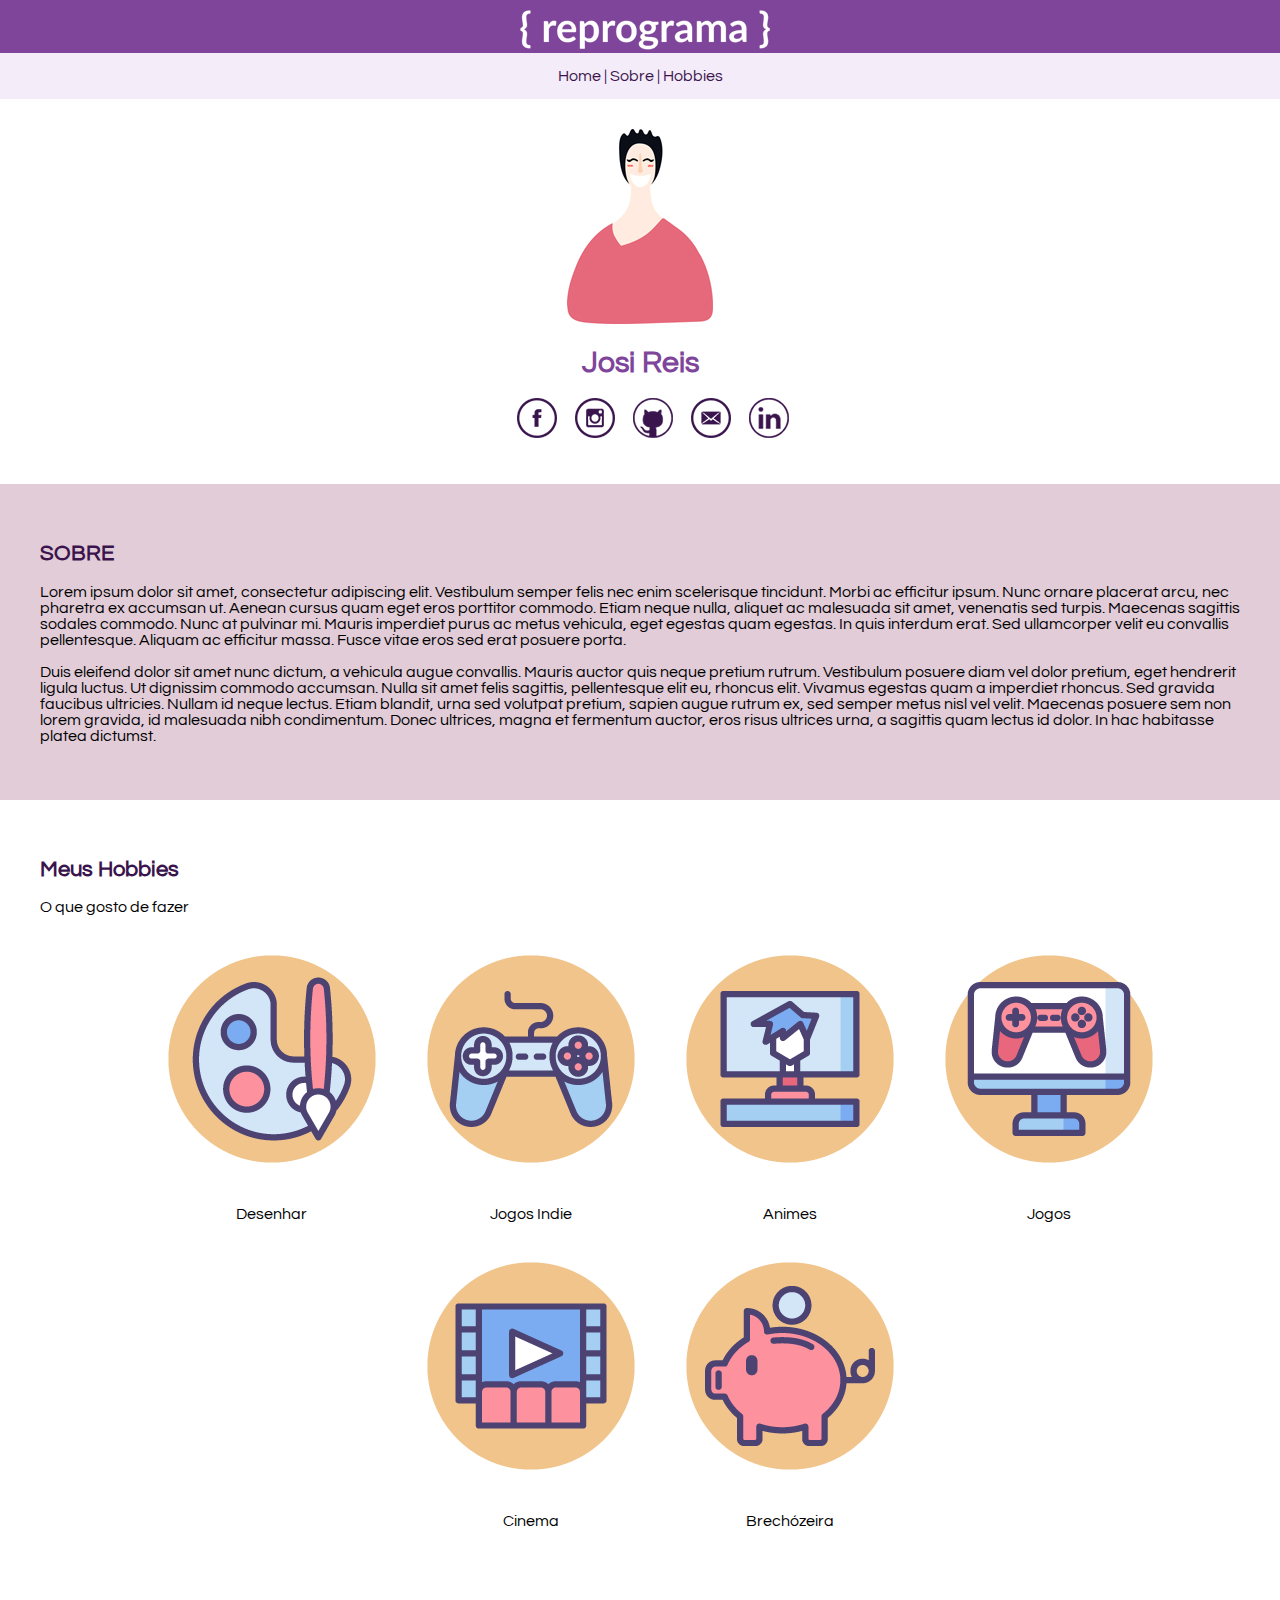
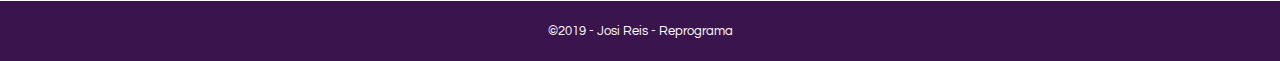
==== index.html @ 20535468 "Versao 1 da Página Pessoal" ====
<!DOCTYPE html>
<html>
<head>
    <meta charset="UTF-8">
    <meta http-equiv="X-UA-Compatible" content="IE=edge">
    <title>Page Title</title>
    <link rel="shortcut icon" type="image/png" href="https://www.reprograma.com.br/assets/img/favicon.ico"/>
    <link rel="stylesheet" type="text/css" media="screen" href="main.css">
    <link href="https://fonts.googleapis.com/css?family=Questrial" rel="stylesheet"> 
    
</head>
<body>

    <div id="tudo">
        <header>
                <img src="imagem/logo-reprograma.png">
        </header>

<!--Menu de Navegação -->

        <nav id="menu">
                <a href="#boasvindas">Home</a> |
                <a href="#sobre">Sobre</a> |
                <a href="#sobre">Hobbies</a> 
                
        </nav>



        <section id="boasvindas"> 

<!--Retrato escolhido-->
                <img src="imagem/retrato19.jpg">

<!--Seu nome -->                
                <h1> Josi Reis</h1>

<!--Suas Redes Sociais -->


        <ul class="icones-sociais">
            <li>
                <a href="https://www.facebook.com/josireispereira" class="facebook">
                    Facebook
                </a>
            </li>
            <li>
                    <a href="http://instagram.com/josireisart" class="instagram">
                        Instagram
                    </a>
                </li>
            <li>
                <a href="https://github.com/Josireispereira" class="github">
                    Github
                </a>
            </li>
            <li>
                <a href="https://twitter.com/josiheys" class="email">
                    Twitter
                </a>
            </li>
            <li>
                <a href="https://www.linkedin.com/in/josireis/" class="linkedin">
                    LinkedIn
                </a>
            </li>
        </ul>
   

               
            </section>
        

       <section id="sobre"> 
           <h2>SOBRE</h2>
            <p>Lorem ipsum dolor sit amet, consectetur adipiscing elit. Vestibulum semper felis nec enim scelerisque tincidunt. Morbi ac efficitur ipsum. Nunc ornare placerat arcu, nec pharetra ex accumsan ut. Aenean cursus quam eget eros porttitor commodo. Etiam neque nulla, aliquet ac malesuada sit amet, venenatis sed turpis. Maecenas sagittis sodales commodo. Nunc at pulvinar mi. Mauris imperdiet purus ac metus vehicula, eget egestas quam egestas. In quis interdum erat. Sed ullamcorper velit eu convallis pellentesque. Aliquam ac efficitur massa. Fusce vitae eros sed erat posuere porta.</p>
            <p>Duis eleifend dolor sit amet nunc dictum, a vehicula augue convallis. Mauris auctor quis neque pretium rutrum. Vestibulum posuere diam vel dolor pretium, eget hendrerit ligula luctus. Ut dignissim commodo accumsan. Nulla sit amet felis sagittis, pellentesque elit eu, rhoncus elit. Vivamus egestas quam a imperdiet rhoncus. Sed gravida faucibus ultricies. Nullam id neque lectus. Etiam blandit, urna sed volutpat pretium, sapien augue rutrum ex, sed semper metus nisl vel velit. Maecenas posuere sem non lorem gravida, id malesuada nibh condimentum. Donec ultrices, magna et fermentum auctor, eros risus ultrices urna, a sagittis quam lectus id dolor. In hac habitasse platea dictumst.</p>
        
        </section>

        <section id="hobbies"> 
                <h2>Meus Hobbies</h2>
                 <p>O que gosto de fazer</p>
        <div class="icones">
                 <ul class="hobbies">
                        <li>
                            <img src="imagem/png/Painting.png">
                            <p>Desenhar</p>
                        </li>
                        <li>
                            <img src="imagem/png/Video Gaming.png">
                            <p>Jogos Indie</p>
                        </li>
                        <li>
                            <img src="imagem/png/Watching Anime.png">
                            <p>Animes</p>
                        </li>
                        <li>
                            <img src="imagem/png/Computer Games.png">
                            <p>Jogos</p>
                        </li>
                        <li>
                            <img src="imagem/png/Watching Movies.png">
                            <p>Cinema</p>
                        </li>
                        <li>
                            <img src="imagem/png/Thrifting.png">
                            <p>Brechózeira</p>
                        </li>
                        
                    </ul>
                </div>
             </section>
        <footer>
                <p>&copy;2019 - Josi Reis - Reprograma</p>
        </footer>
    </div>
</body>
</html>
---- main.css ----
@charset "UTF-8";

body {
    margin: 0;
    font-family: 'Questrial', sans-serif;
}

a {
    text-decoration: none;
    color:#3a144d;
}

h1 {color:#7E459B;
    font-size: 30px;
}

h2 {color:#3a144d;
    font-size: 22px;
}

header {
    background-color: #7E459B;
    min-height: 20px;
    text-align: center;
    margin-top: 0px; 
    padding: 10px 0px 0px 10px;
    font-family: 'Questrial', sans-serif;
}

#boasvindas{
    background-color:#fff;
    text-align: center;
    padding-top: 30px;
    padding-bottom: 30px;
 }


/*inicio do estilo menu*/
#menu{
    
    text-align: center; /*alinhamento do texto*/
    padding: 15px; /*espaço entre a borda e o conteúdo do elemento*/
    background-color: #f4ecf8; /*cor de fundo*/
    color:#3a144d;
}

/*fim do estilo do menu*/  


.icones-sociais li {
    display: inline-block;
}

.icones-sociais a {
    width: 40px;
    height: 40px;
    display: block;
    text-indent: -99999px;
    margin-right:15px;
}


.github {
    background-image: url("imagem/github.png");
}

.email {
     background-image: url("imagem/mail.png");
}

.linkedin {
    background-image: url("imagem/linkedin.png");
}
.facebook {
    background-image: url("imagem/fb.png");
}
.instagram{
    background-image: url("imagem/insta.png");
}


#sobre{
    
    background-color: #e2ccd8; /*cor de fundo*/
    padding: 40px;
     
}


#hobbies{
    
    background-color: #fff; /*cor de fundo*/
    padding: 40px;
    
     
}

.icones{
    text-align: center;
}

.hobbies li {
    display: inline-block;
}


/* inicio do estilo footer */
footer {
    background-color: #3a144d;
    min-height: 20px;
    text-align: center;
    margin-top: 0px; 
    padding: 10px 0px 10px 0px;
    font-family: 'Questrial', sans-serif;
    
}


footer p {
    color: #fff;
    text-align: center;
    font-size: 13px;
}

/* final do estilo footer */
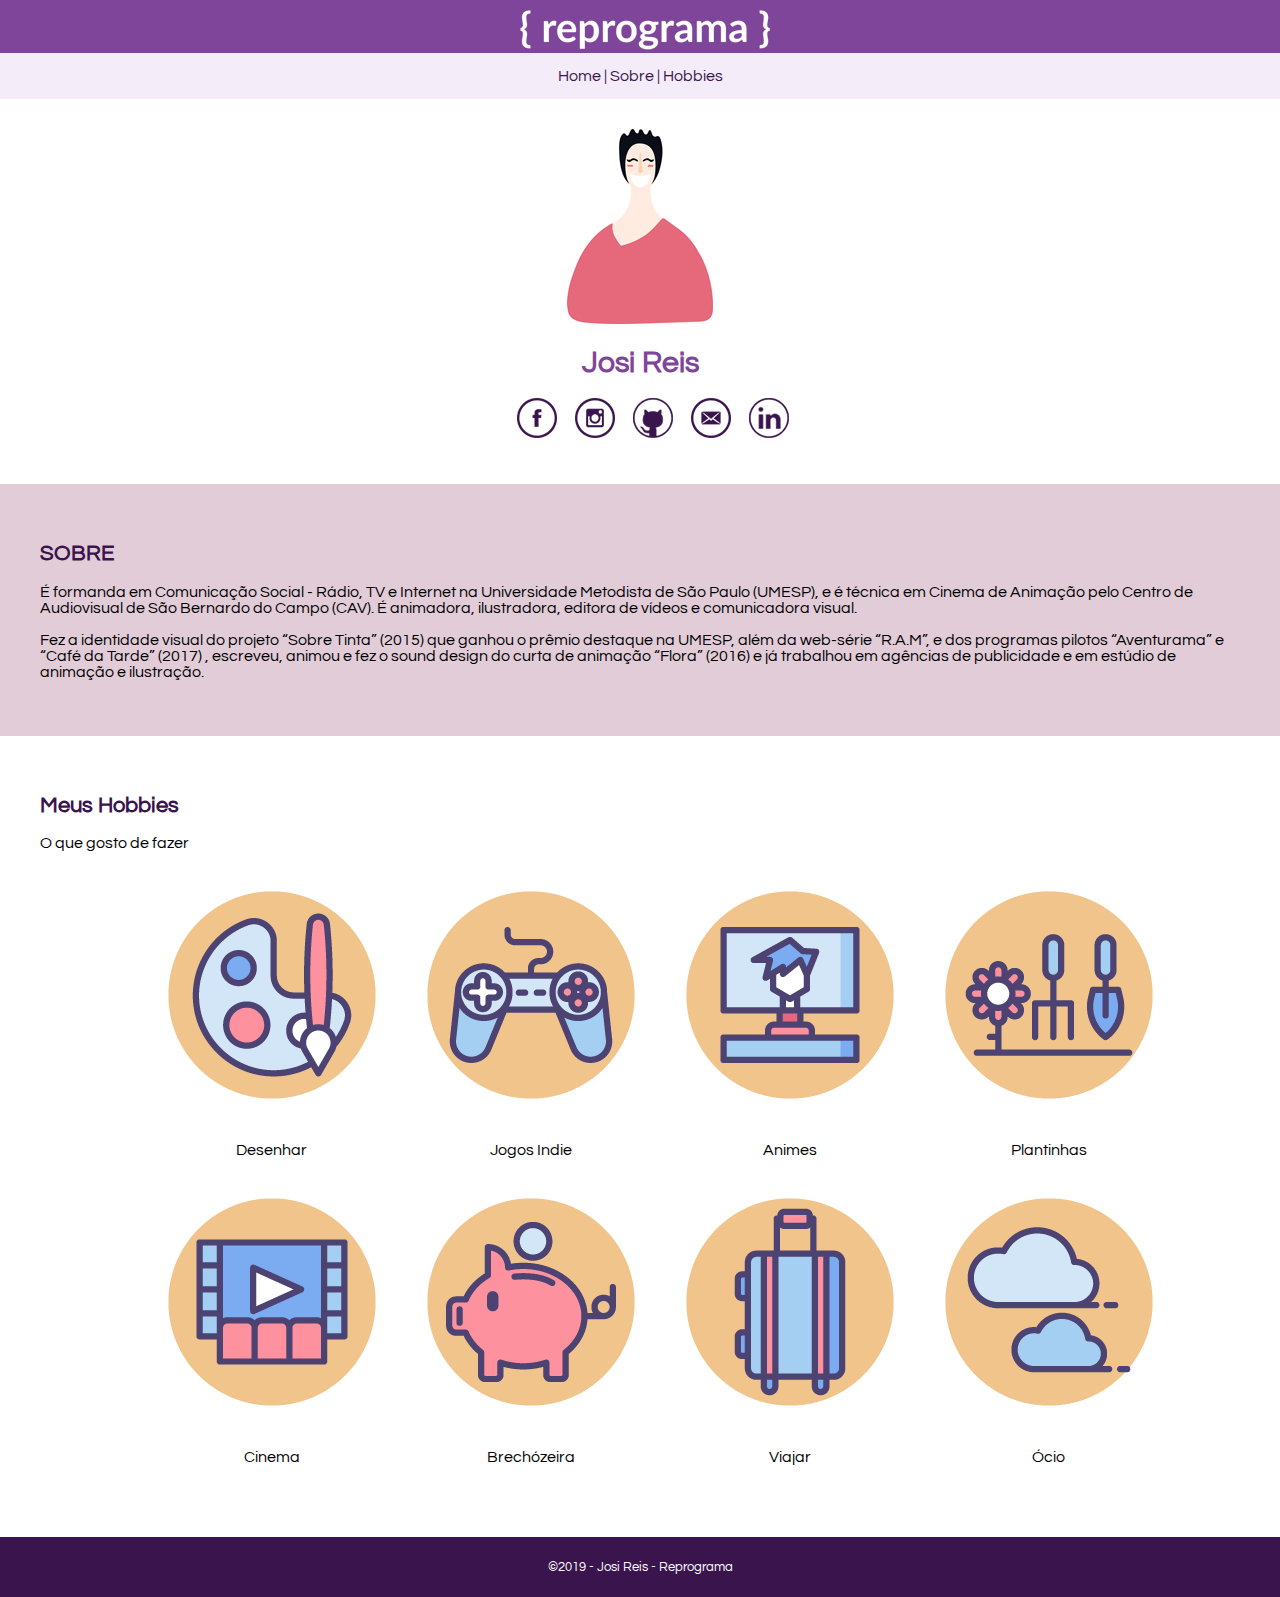
==== commit d5bbab41: "Alterando o título da página" ====
--- a/index.html
+++ b/index.html
@@ -3,7 +3,7 @@
 <head>
     <meta charset="UTF-8">
     <meta http-equiv="X-UA-Compatible" content="IE=edge">
-    <title>Page Title</title>
+    <title>Josi Reis</title>
     <link rel="shortcut icon" type="image/png" href="https://www.reprograma.com.br/assets/img/favicon.ico"/>
     <link rel="stylesheet" type="text/css" media="screen" href="main.css">
     <link href="https://fonts.googleapis.com/css?family=Questrial" rel="stylesheet"> 
@@ -73,8 +73,9 @@
 
        <section id="sobre"> 
            <h2>SOBRE</h2>
-            <p>Lorem ipsum dolor sit amet, consectetur adipiscing elit. Vestibulum semper felis nec enim scelerisque tincidunt. Morbi ac efficitur ipsum. Nunc ornare placerat arcu, nec pharetra ex accumsan ut. Aenean cursus quam eget eros porttitor commodo. Etiam neque nulla, aliquet ac malesuada sit amet, venenatis sed turpis. Maecenas sagittis sodales commodo. Nunc at pulvinar mi. Mauris imperdiet purus ac metus vehicula, eget egestas quam egestas. In quis interdum erat. Sed ullamcorper velit eu convallis pellentesque. Aliquam ac efficitur massa. Fusce vitae eros sed erat posuere porta.</p>
-            <p>Duis eleifend dolor sit amet nunc dictum, a vehicula augue convallis. Mauris auctor quis neque pretium rutrum. Vestibulum posuere diam vel dolor pretium, eget hendrerit ligula luctus. Ut dignissim commodo accumsan. Nulla sit amet felis sagittis, pellentesque elit eu, rhoncus elit. Vivamus egestas quam a imperdiet rhoncus. Sed gravida faucibus ultricies. Nullam id neque lectus. Etiam blandit, urna sed volutpat pretium, sapien augue rutrum ex, sed semper metus nisl vel velit. Maecenas posuere sem non lorem gravida, id malesuada nibh condimentum. Donec ultrices, magna et fermentum auctor, eros risus ultrices urna, a sagittis quam lectus id dolor. In hac habitasse platea dictumst.</p>
+            <p>É formanda em Comunicação Social - Rádio, TV e Internet na Universidade Metodista de São Paulo (UMESP), e é técnica em Cinema de Animação pelo Centro de Audiovisual de São Bernardo do Campo (CAV). É animadora, ilustradora, editora de vídeos e comunicadora visual.</p>
+
+            <p>Fez a identidade visual do projeto “Sobre Tinta” (2015) que ganhou o prêmio destaque na UMESP, além da web-série “R.A.M”, e dos programas pilotos “Aventurama” e “Café da Tarde” (2017) , escreveu, animou e fez o sound design do curta de animação “Flora” (2016) e já trabalhou em agências de publicidade e em estúdio de animação e ilustração.</p>
         
         </section>
 
@@ -96,8 +97,8 @@
                             <p>Animes</p>
                         </li>
                         <li>
-                            <img src="imagem/png/Computer Games.png">
-                            <p>Jogos</p>
+                            <img src="imagem/png/Landscape Gardening.png">
+                            <p>Plantinhas</p>
                         </li>
                         <li>
                             <img src="imagem/png/Watching Movies.png">
@@ -106,6 +107,16 @@
                         <li>
                             <img src="imagem/png/Thrifting.png">
                             <p>Brechózeira</p>
+                        </li>
+
+                        <li>
+                            <img src="imagem/png/Traveling.png">
+                            <p>Viajar</p>
+                        </li>
+
+                        <li>
+                            <img src="imagem/png/Cloud Watching.png">
+                            <p>Ócio</p>
                         </li>
                         
                     </ul>
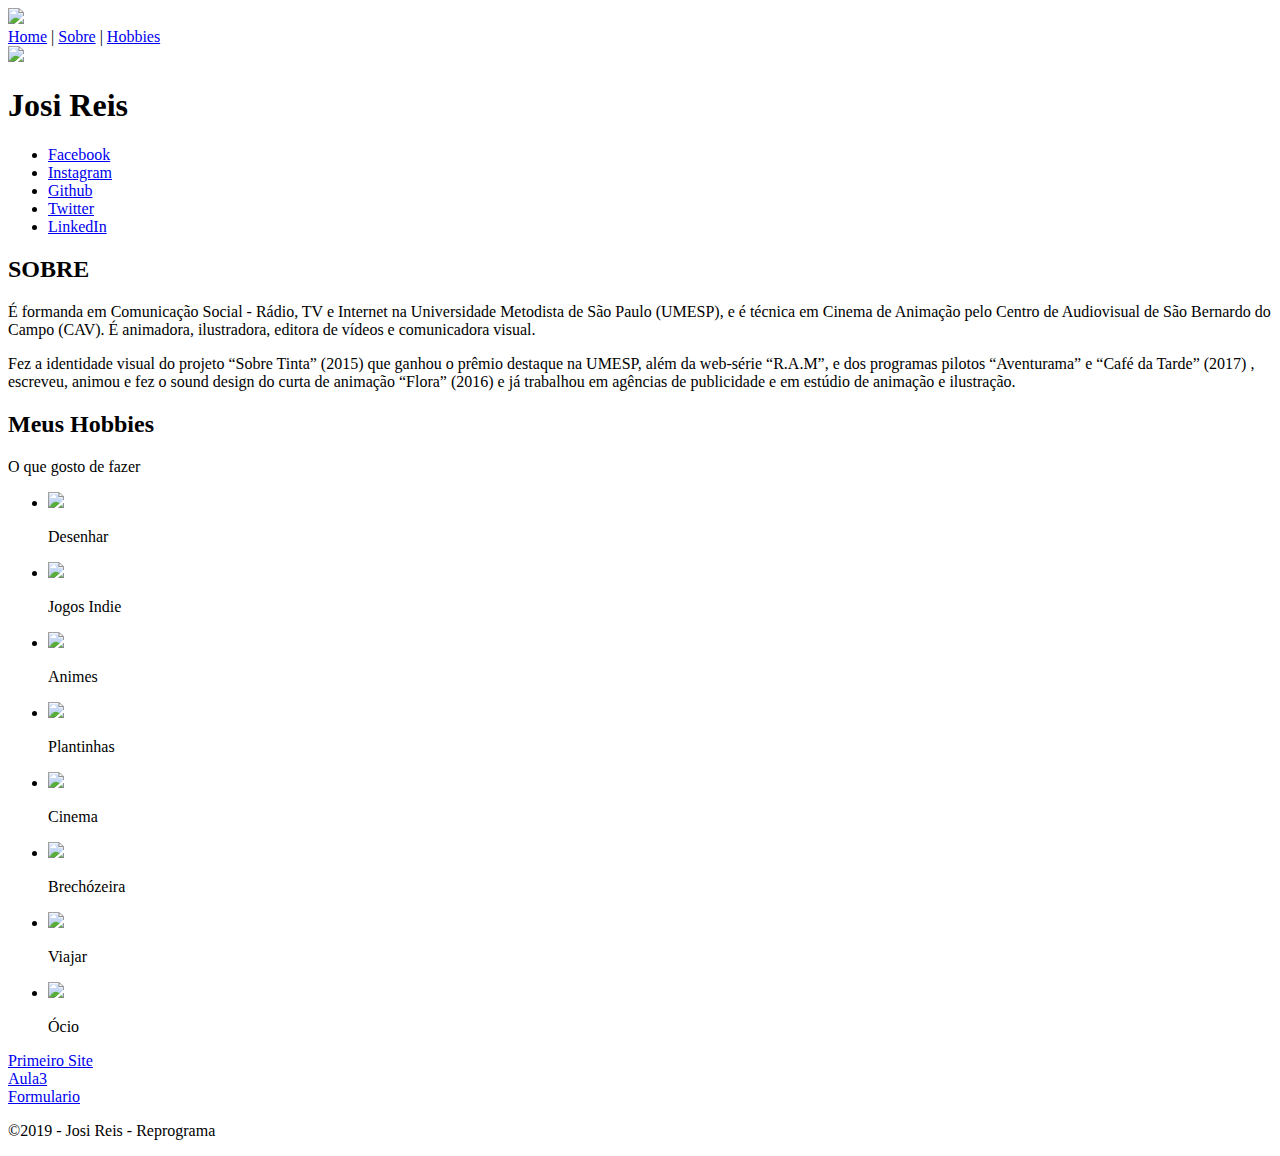
==== commit 51df8d7c: "adicionando links" ====
--- a/index.html
+++ b/index.html
@@ -5,7 +5,7 @@
     <meta http-equiv="X-UA-Compatible" content="IE=edge">
     <title>Josi Reis</title>
     <link rel="shortcut icon" type="image/png" href="https://www.reprograma.com.br/assets/img/favicon.ico"/>
-    <link rel="stylesheet" type="text/css" media="screen" href="main.css">
+    <link rel="stylesheet" type="text/css" media="screen" href="css/main.css">
     <link href="https://fonts.googleapis.com/css?family=Questrial" rel="stylesheet"> 
     
 </head>
@@ -13,7 +13,7 @@
 
     <div id="tudo">
         <header>
-                <img src="imagem/logo-reprograma.png">
+                <img src="img/logo-reprograma.png">
         </header>
 
 <!--Menu de Navegação -->
@@ -30,7 +30,7 @@
         <section id="boasvindas"> 
 
 <!--Retrato escolhido-->
-                <img src="imagem/retrato19.jpg">
+                <img src="img/retrato19.jpg">
 
 <!--Seu nome -->                
                 <h1> Josi Reis</h1>
@@ -76,7 +76,7 @@
             <p>É formanda em Comunicação Social - Rádio, TV e Internet na Universidade Metodista de São Paulo (UMESP), e é técnica em Cinema de Animação pelo Centro de Audiovisual de São Bernardo do Campo (CAV). É animadora, ilustradora, editora de vídeos e comunicadora visual.</p>
 
             <p>Fez a identidade visual do projeto “Sobre Tinta” (2015) que ganhou o prêmio destaque na UMESP, além da web-série “R.A.M”, e dos programas pilotos “Aventurama” e “Café da Tarde” (2017) , escreveu, animou e fez o sound design do curta de animação “Flora” (2016) e já trabalhou em agências de publicidade e em estúdio de animação e ilustração.</p>
-        
+
         </section>
 
         <section id="hobbies"> 
@@ -85,46 +85,57 @@
         <div class="icones">
                  <ul class="hobbies">
                         <li>
-                            <img src="imagem/png/Painting.png">
+                            <img src="img/png/Painting.png">
                             <p>Desenhar</p>
                         </li>
                         <li>
-                            <img src="imagem/png/Video Gaming.png">
+                            <img src="img/png/Video Gaming.png">
                             <p>Jogos Indie</p>
                         </li>
                         <li>
-                            <img src="imagem/png/Watching Anime.png">
+                            <img src="img/png/Watching Anime.png">
                             <p>Animes</p>
                         </li>
                         <li>
-                            <img src="imagem/png/Landscape Gardening.png">
+                            <img src="img/png/Landscape Gardening.png">
                             <p>Plantinhas</p>
                         </li>
                         <li>
-                            <img src="imagem/png/Watching Movies.png">
+                            <img src="img/png/Watching Movies.png">
                             <p>Cinema</p>
                         </li>
                         <li>
-                            <img src="imagem/png/Thrifting.png">
+                            <img src="img/png/Thrifting.png">
                             <p>Brechózeira</p>
                         </li>
 
                         <li>
-                            <img src="imagem/png/Traveling.png">
+                            <img src="img/png/Traveling.png">
                             <p>Viajar</p>
                         </li>
 
                         <li>
-                            <img src="imagem/png/Cloud Watching.png">
+                            <img src="img/png/Cloud Watching.png">
                             <p>Ócio</p>
                         </li>
                         
                     </ul>
                 </div>
              </section>
+             <section>
+                 <li>
+                     <a href="Primeiro-site/index.html">Primeiro Site</a>
+                 </li>
+                 <li>
+                     <a href="Aula-03/index.html">Aula3</a>
+                 </li>
+                 <li>
+                    <a href="Formulario/index.html">Formulario</a>
+                </li>
+             </section>
         <footer>
                 <p>&copy;2019 - Josi Reis - Reprograma</p>
         </footer>
     </div>
 </body>
-</html>+</html>
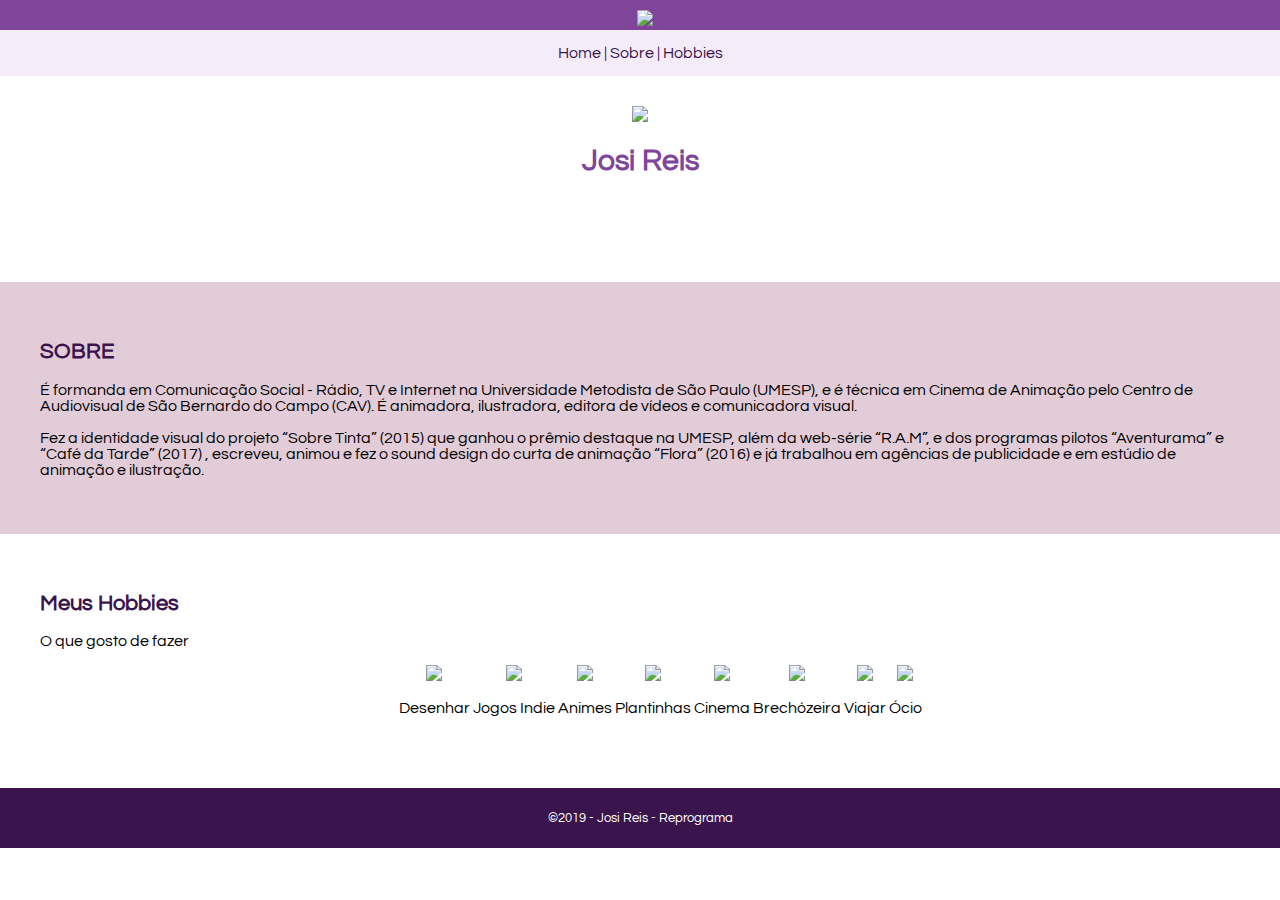
==== commit 53792474: "primeiro site com responsividade" ====
--- a/index.html
+++ b/index.html
@@ -4,6 +4,7 @@
     <meta charset="UTF-8">
     <meta http-equiv="X-UA-Compatible" content="IE=edge">
     <title>Josi Reis</title>
+    <meta name="viewport" content="width=device-width, initial-scale=1">
     <link rel="shortcut icon" type="image/png" href="https://www.reprograma.com.br/assets/img/favicon.ico"/>
     <link rel="stylesheet" type="text/css" media="screen" href="css/main.css">
     <link href="https://fonts.googleapis.com/css?family=Questrial" rel="stylesheet"> 
@@ -76,7 +77,7 @@
             <p>É formanda em Comunicação Social - Rádio, TV e Internet na Universidade Metodista de São Paulo (UMESP), e é técnica em Cinema de Animação pelo Centro de Audiovisual de São Bernardo do Campo (CAV). É animadora, ilustradora, editora de vídeos e comunicadora visual.</p>
 
             <p>Fez a identidade visual do projeto “Sobre Tinta” (2015) que ganhou o prêmio destaque na UMESP, além da web-série “R.A.M”, e dos programas pilotos “Aventurama” e “Café da Tarde” (2017) , escreveu, animou e fez o sound design do curta de animação “Flora” (2016) e já trabalhou em agências de publicidade e em estúdio de animação e ilustração.</p>
-
+        
         </section>
 
         <section id="hobbies"> 
@@ -122,20 +123,9 @@
                     </ul>
                 </div>
              </section>
-             <section>
-                 <li>
-                     <a href="Primeiro-site/index.html">Primeiro Site</a>
-                 </li>
-                 <li>
-                     <a href="Aula-03/index.html">Aula3</a>
-                 </li>
-                 <li>
-                    <a href="Formulario/index.html">Formulario</a>
-                </li>
-             </section>
         <footer>
                 <p>&copy;2019 - Josi Reis - Reprograma</p>
         </footer>
     </div>
 </body>
-</html>
+</html>--- a/css/main.css
+++ b/css/main.css
@@ -0,0 +1,124 @@
+@charset "UTF-8";
+
+body {
+    margin: 0;
+    font-family: 'Questrial', sans-serif;
+}
+
+a {
+    text-decoration: none;
+    color:#3a144d;
+}
+
+h1 {color:#7E459B;
+    font-size: 30px;
+}
+
+h2 {color:#3a144d;
+    font-size: 22px;
+}
+
+header {
+    background-color: #7E459B;
+    min-height: 20px;
+    text-align: center;
+    margin-top: 0px; 
+    padding: 10px 0px 0px 10px;
+    font-family: 'Questrial', sans-serif;
+}
+
+#boasvindas{
+    background-color:#fff;
+    text-align: center;
+    padding-top: 30px;
+    padding-bottom: 30px;
+ }
+
+
+/*inicio do estilo menu*/
+#menu{
+    
+    text-align: center; /*alinhamento do texto*/
+    padding: 15px; /*espaço entre a borda e o conteúdo do elemento*/
+    background-color: #f4ecf8; /*cor de fundo*/
+    color:#3a144d;
+}
+
+/*fim do estilo do menu*/  
+
+
+.icones-sociais li {
+    display: inline-block;
+}
+
+.icones-sociais a {
+    width: 40px;
+    height: 40px;
+    display: block;
+    text-indent: -99999px;
+    margin-right:15px;
+}
+
+
+.github {
+    background-image: url("imagem/github.png");
+}
+
+.email {
+     background-image: url("imagem/mail.png");
+}
+
+.linkedin {
+    background-image: url("imagem/linkedin.png");
+}
+.facebook {
+    background-image: url("imagem/fb.png");
+}
+.instagram{
+    background-image: url("imagem/insta.png");
+}
+
+
+#sobre{
+    
+    background-color: #e2ccd8; /*cor de fundo*/
+    padding: 40px;
+     
+}
+
+
+#hobbies{
+    
+    background-color: #fff; /*cor de fundo*/
+    padding: 40px;
+    
+     
+}
+
+.icones{
+    text-align: center;
+}
+
+.hobbies li {
+    display: inline-block;
+}
+
+
+/* inicio do estilo footer */
+footer {
+    background-color: #3a144d;
+    min-height: 20px;
+    text-align: center;
+    margin-top: 0px; 
+    padding: 10px 0px 10px 0px;
+    font-family: 'Questrial', sans-serif;
+    
+}
+
+footer p {
+    color: #fff;
+    text-align: center;
+    font-size: 13px;
+}
+
+/* final do estilo footer */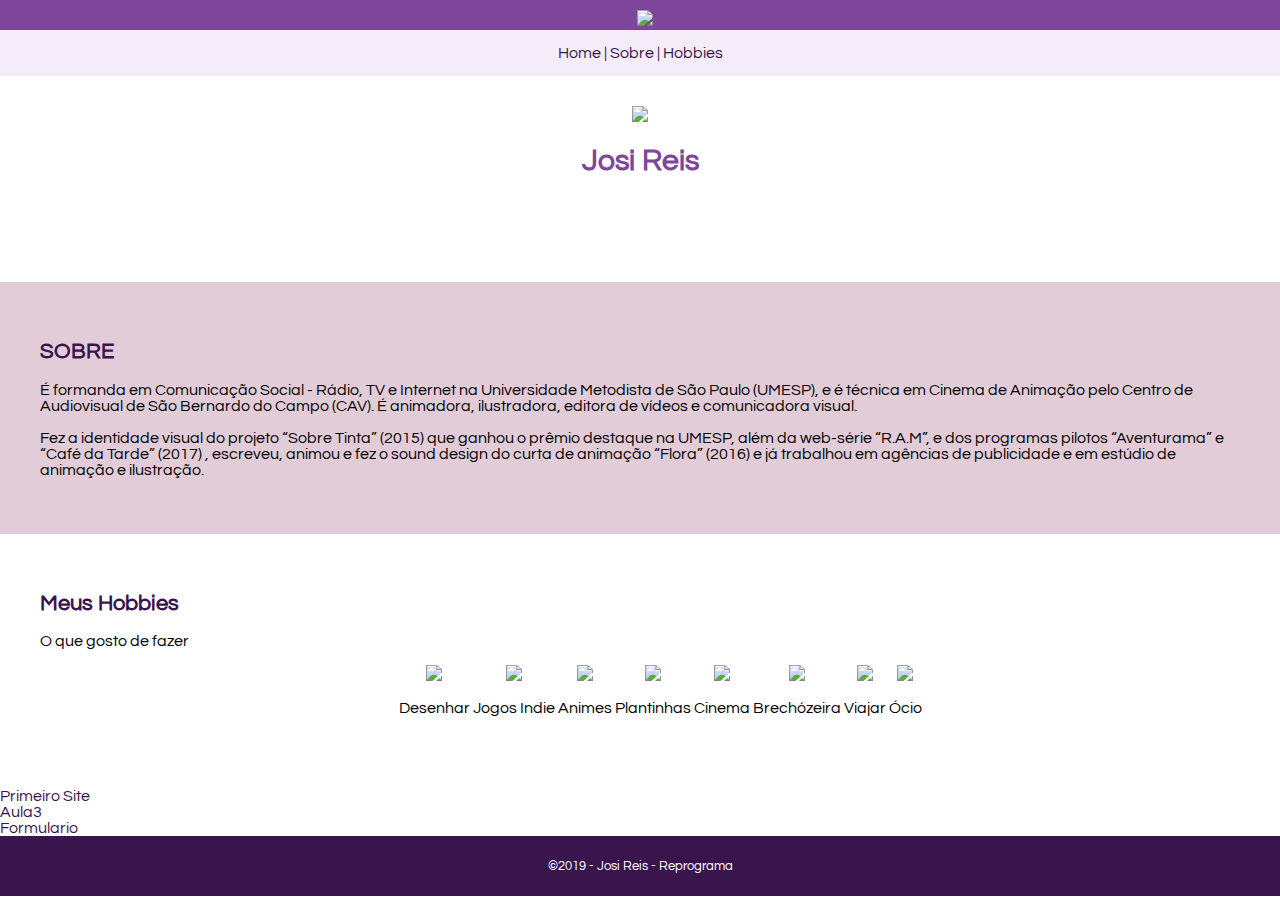
==== commit 11c91b5a: "Merge pull request #3 from Josireispereira/novas-paginas" ====
--- a/index.html
+++ b/index.html
@@ -77,7 +77,7 @@
             <p>É formanda em Comunicação Social - Rádio, TV e Internet na Universidade Metodista de São Paulo (UMESP), e é técnica em Cinema de Animação pelo Centro de Audiovisual de São Bernardo do Campo (CAV). É animadora, ilustradora, editora de vídeos e comunicadora visual.</p>
 
             <p>Fez a identidade visual do projeto “Sobre Tinta” (2015) que ganhou o prêmio destaque na UMESP, além da web-série “R.A.M”, e dos programas pilotos “Aventurama” e “Café da Tarde” (2017) , escreveu, animou e fez o sound design do curta de animação “Flora” (2016) e já trabalhou em agências de publicidade e em estúdio de animação e ilustração.</p>
-        
+
         </section>
 
         <section id="hobbies"> 
@@ -123,9 +123,20 @@
                     </ul>
                 </div>
              </section>
+             <section>
+                 <li>
+                     <a href="Primeiro-site/index.html">Primeiro Site</a>
+                 </li>
+                 <li>
+                     <a href="Aula-03/index.html">Aula3</a>
+                 </li>
+                 <li>
+                    <a href="Formulario/index.html">Formulario</a>
+                </li>
+             </section>
         <footer>
                 <p>&copy;2019 - Josi Reis - Reprograma</p>
         </footer>
     </div>
 </body>
-</html>+</html>
